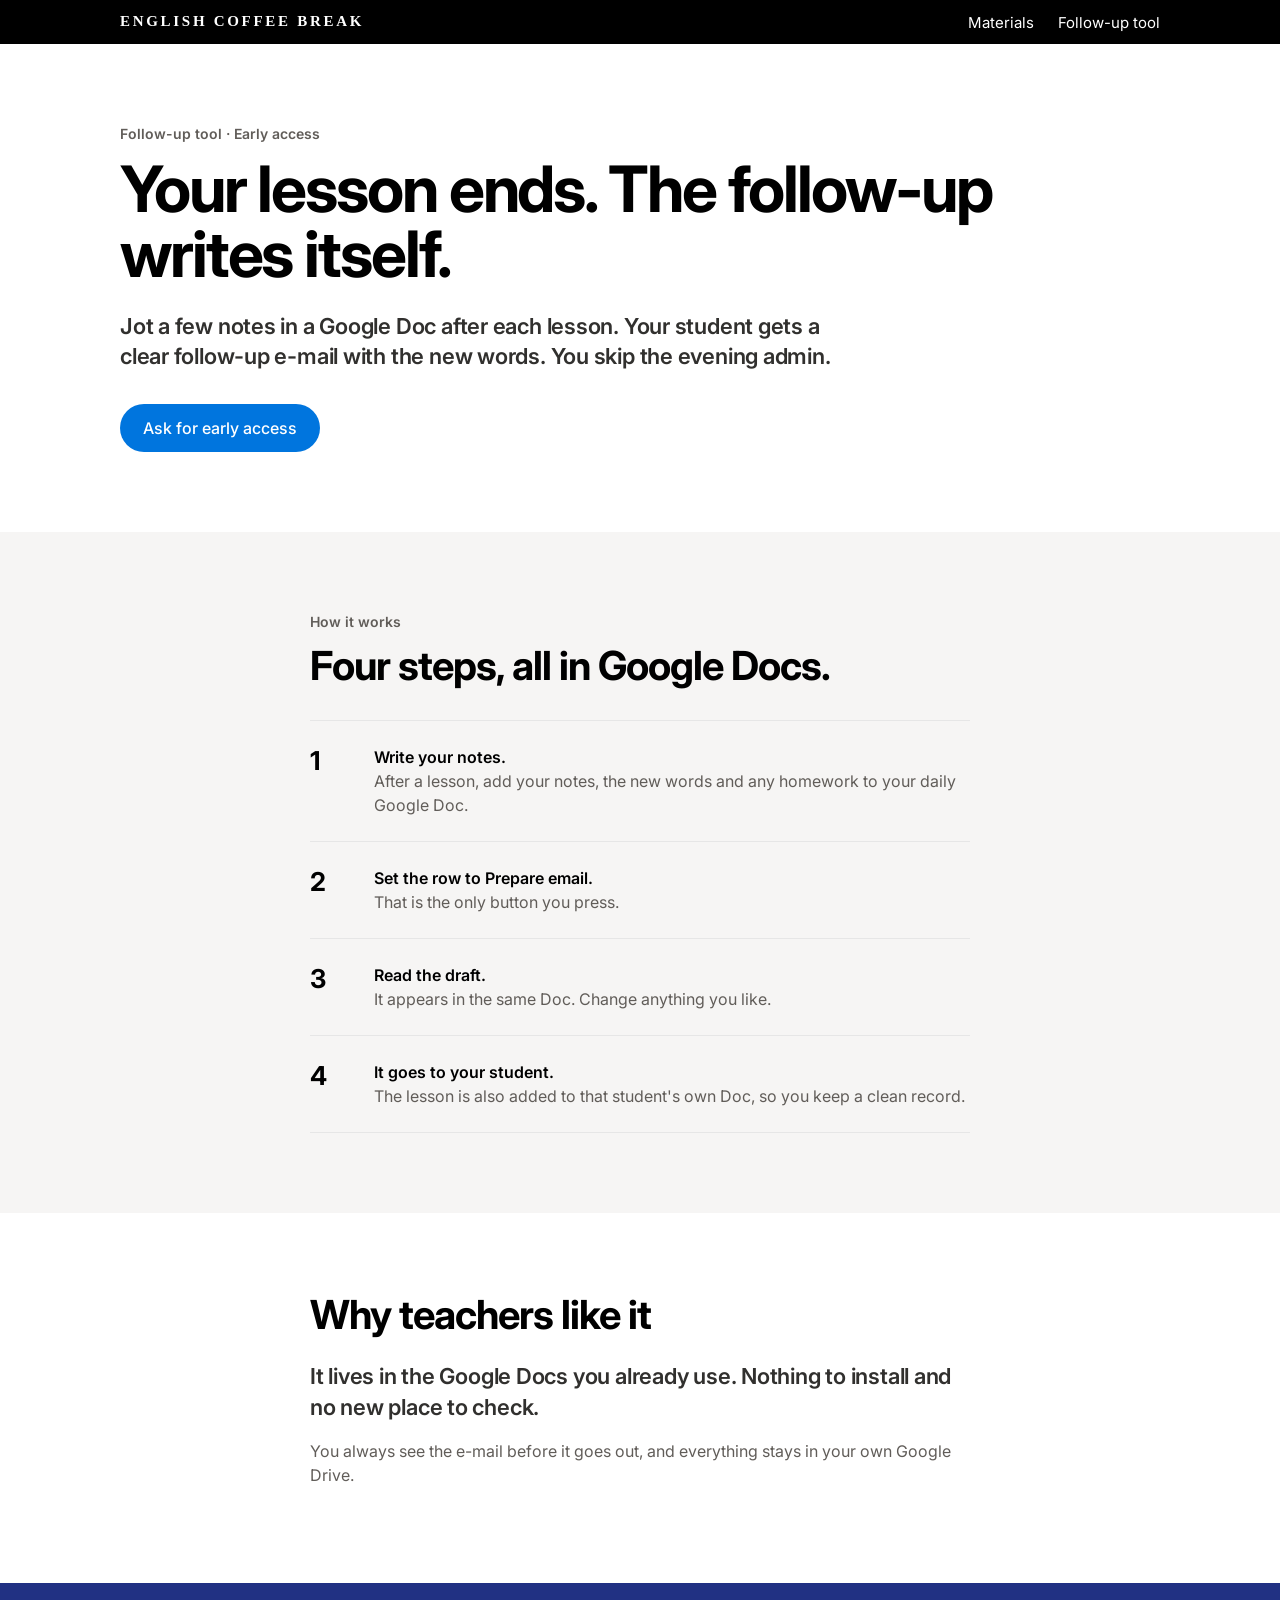
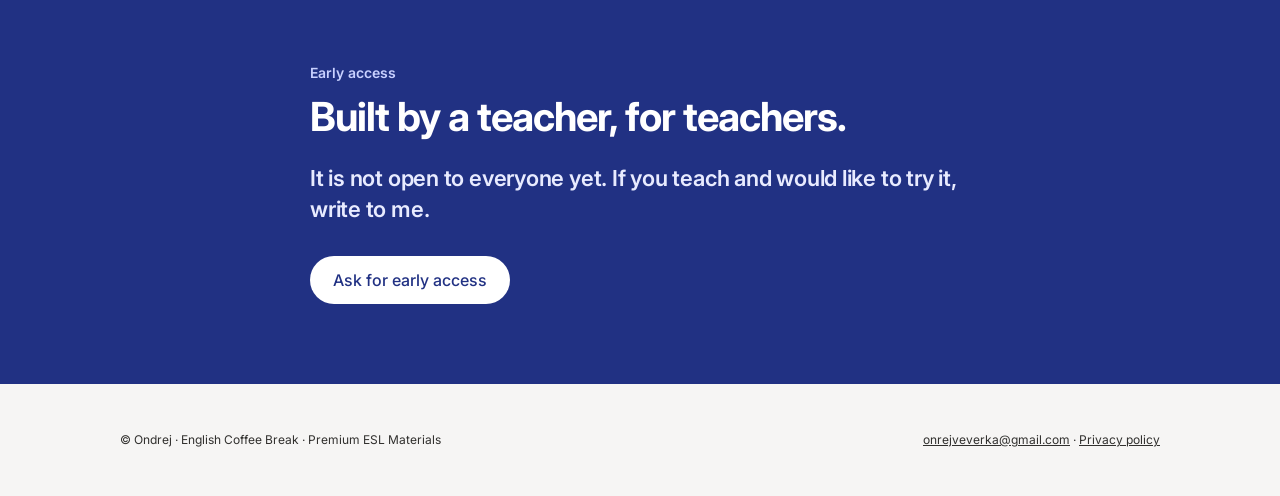
==== followup.html @ 2fde7a22 "Add files via upload" ====
<!doctype html>
<html lang="en">
<head>
<meta charset="utf-8">
<meta name="viewport" content="width=device-width,initial-scale=1">
<title>Follow-up tool, English Coffee Break</title>
<meta name="description" content="Jot notes in a Google Doc after each lesson. Your student gets a clear follow-up e-mail.">
<link rel="preconnect" href="https://fonts.googleapis.com">
<link rel="preconnect" href="https://fonts.gstatic.com" crossorigin>
<link href="https://fonts.googleapis.com/css2?family=Inter:wght@400;600;700&display=swap" rel="stylesheet">
<link rel="stylesheet" href="assets/style.css">
</head>
<body>
<header class="nav"><div class="in">
  <a class="wordmark" href="index.html">English Coffee Break</a>
  <nav><ul><li><a href="materials.html">Materials</a></li><li><a href="followup.html" aria-current="page">Follow-up tool</a></li></ul></nav>
</div></header>

<main>
<section>
  <div class="wrap">
    <p class="eyebrow">Follow-up tool · Early access</p>
    <h1>Your lesson ends. The follow-up writes itself.</h1>
    <p class="lead">Jot a few notes in a Google Doc after each lesson. Your student gets a clear follow-up e-mail with the new words. You skip the evening admin.</p>
    <div class="actions"><a class="btn btn-primary" href="mailto:onrejveverka@gmail.com?subject=Follow-up%20tool%20early%20access">Ask for early access</a></div>
  </div>
</section>

<section class="band-parchment">
  <div class="wrap narrow">
    <p class="eyebrow">How it works</p>
    <h2>Four steps, all in Google Docs.</h2>
    <ol class="steps">
      <li><div><strong>Write your notes.</strong><br><span class="muted">After a lesson, add your notes, the new words and any homework to your daily Google Doc.</span></div></li>
      <li><div><strong>Set the row to Prepare email.</strong><br><span class="muted">That is the only button you press.</span></div></li>
      <li><div><strong>Read the draft.</strong><br><span class="muted">It appears in the same Doc. Change anything you like.</span></div></li>
      <li><div><strong>It goes to your student.</strong><br><span class="muted">The lesson is also added to that student's own Doc, so you keep a clean record.</span></div></li>
    </ol>
  </div>
</section>

<section>
  <div class="wrap narrow">
    <h2>Why teachers like it</h2>
    <p class="lead">It lives in the Google Docs you already use. Nothing to install and no new place to check.</p>
    <p class="muted" style="margin-top:var(--sp-md)">You always see the e-mail before it goes out, and everything stays in your own Google Drive.</p>
  </div>
</section>

<section class="band-dark">
  <div class="wrap narrow">
    <p class="eyebrow">Early access</p>
    <h2>Built by a teacher, for teachers.</h2>
    <p class="lead">It is not open to everyone yet. If you teach and would like to try it, write to me.</p>
    <div class="actions"><a class="btn btn-primary" href="mailto:onrejveverka@gmail.com?subject=Follow-up%20tool%20early%20access" style="background:#fff;color:var(--tile-1)">Ask for early access</a></div>
  </div>
</section>
</main>
<footer><div class="wrap">
  <span>© Ondrej · English Coffee Break · Premium ESL Materials</span>
  <span><a href="mailto:onrejveverka@gmail.com">onrejveverka@gmail.com</a> · <a href="privacy.html">Privacy policy</a></span>
</div></footer>
</body>
</html>
---- assets/style.css ----
/* English Coffee Break, screen system.
   Tokens come from Ondra Brand / Digital (screen only) / Design file APPLE + NOTION.yaml.
   One action blue, Inter, parchment and white, hairlines, no shadows, no gradients. */

:root{
  --primary:#0075de;
  --primary-focus:#005bab;
  --primary-on-dark:#62aef0;
  --ink:#000000;
  --body-muted:#615d59;
  --ink-80:#31302e;
  --hairline:#e6e6e6;
  --canvas:#ffffff;
  --parchment:#f6f5f4;
  --tile-1:#213183;
  --tile-3:#1d1d1f;
  --black:#000000;
  --sky:#62aef0;
  --purple:#d6b6f6;
  --orange:#dd5b00;
  --teal:#2a9d99;
  --green:#1aae39;
  --r-sm:5px;
  --r-lg:12px;
  --sp-xxs:4px;--sp-xs:8px;--sp-sm:12px;--sp-md:16px;--sp-lg:24px;--sp-xxl:32px;--section:80px;
}

*{box-sizing:border-box}
html{-webkit-text-size-adjust:100%}
body{
  margin:0;background:var(--canvas);color:var(--ink);
  font:400 16px/1.5 Inter,system-ui,-apple-system,"Segoe UI",sans-serif;
  -webkit-font-smoothing:antialiased;
}
img{max-width:100%;display:block}
a{color:var(--primary);text-decoration:none}
a:hover{text-decoration:underline}
:focus-visible{outline:2px solid var(--primary);outline-offset:2px}

/* global nav */
.nav{background:var(--black);color:#fff}
.nav .in{max-width:1080px;margin:0 auto;padding:0 20px;height:44px;display:flex;align-items:center;justify-content:space-between;gap:var(--sp-lg)}
.nav a{color:#fff;font-size:15px;line-height:1.33}
.nav a:hover{text-decoration:none;opacity:.8}
.wordmark{font-family:Georgia,"Times New Roman",serif;font-weight:700;letter-spacing:.18em;font-size:12px;text-transform:uppercase;white-space:nowrap}
.nav ul{list-style:none;margin:0;padding:0;display:flex;gap:var(--sp-lg)}
@media (max-width:520px){.wordmark{letter-spacing:.1em;font-size:11px}.nav ul{gap:var(--sp-md)}.nav a{font-size:14px}}

/* layout */
.wrap{max-width:1080px;margin:0 auto;padding:0 20px}
.narrow{max-width:700px}
section{padding:var(--section) 0}
@media (max-width:640px){section{padding:56px 0}}
.band-parchment{background:var(--parchment)}
.band-dark{background:var(--tile-1);color:#fff}
.band-dark a{color:var(--primary-on-dark)}
.band-ink{background:var(--tile-3);color:#fff}

/* type */
.eyebrow{font-size:14px;font-weight:600;line-height:1.43;color:var(--body-muted);margin:0 0 var(--sp-sm)}
.band-dark .eyebrow{color:#c9d1ff}
h1,h2,h3{margin:0;font-weight:700;color:inherit}
h1{font-size:clamp(38px,6.4vw,64px);line-height:1.02;letter-spacing:-.033em}
h2{font-size:clamp(30px,4.4vw,40px);line-height:1.1;letter-spacing:-.025em}
h3{font-size:20px;line-height:1.27;letter-spacing:-.0125em}
.lead{font-size:clamp(19px,2.4vw,22px);line-height:1.4;font-weight:600;letter-spacing:-.01em;color:var(--ink-80);margin:var(--sp-lg) 0 0;max-width:34em}
.band-dark .lead{color:#e8ebff}
p{margin:0 0 var(--sp-md)}
.muted{color:var(--body-muted)}
.small{font-size:14px;line-height:1.43}

/* buttons */
.btn{display:inline-block;padding:11px 22px;border-radius:9999px;font:500 16px/1.5 Inter,system-ui,sans-serif;text-decoration:none;border:1px solid transparent;cursor:pointer}
.btn:hover{text-decoration:none}
.btn-primary{background:var(--primary);color:#fff}
.btn-primary:hover{background:var(--primary-focus)}
.btn-secondary{background:var(--canvas);color:var(--primary);border-color:var(--hairline)}
.btn-secondary:hover{border-color:var(--primary)}
.band-dark .btn-secondary{background:transparent;color:#fff;border-color:rgba(255,255,255,.4)}
.actions{display:flex;flex-wrap:wrap;gap:var(--sp-sm);margin-top:var(--sp-xxl)}

/* two paths on the home page */
.paths{display:grid;grid-template-columns:1fr 1fr;gap:0;margin-top:var(--sp-xxl)}
.path{padding:48px 40px;min-height:320px;display:flex;flex-direction:column;justify-content:space-between}
.path p{max-width:26em}
.path.a{background:var(--tile-1);color:#fff}
.path.a .eyebrow{color:#c9d1ff}
.path.b{background:var(--parchment)}
.path .actions{margin-top:var(--sp-lg)}
.path.a .btn-primary{background:#fff;color:var(--tile-1)}
@media (max-width:760px){.paths{grid-template-columns:1fr}.path{padding:36px 24px;min-height:0}}

/* steps */
.steps{list-style:none;margin:var(--sp-xxl) 0 0;padding:0;display:grid;gap:0;counter-reset:s}
.steps li{counter-increment:s;display:grid;grid-template-columns:48px 1fr;gap:var(--sp-md);padding:var(--sp-lg) 0;border-top:1px solid var(--hairline)}
.steps li:last-child{border-bottom:1px solid var(--hairline)}
.steps li::before{content:counter(s);font-weight:700;font-size:26px;line-height:1.23;letter-spacing:-.025em;color:var(--ink)}
.steps strong{font-weight:600}

/* catalog */
.filters{display:flex;flex-wrap:wrap;gap:var(--sp-xs);margin:var(--sp-xxl) 0 var(--sp-lg)}
.chip{font:400 14px/1.43 Inter,system-ui,sans-serif;border:1px solid var(--hairline);background:var(--canvas);color:var(--ink);border-radius:9999px;padding:8px 14px;cursor:pointer}
.chip[aria-pressed="true"]{border-color:var(--ink);font-weight:600}
.grid{display:grid;grid-template-columns:repeat(auto-fill,minmax(250px,1fr));gap:var(--sp-lg)}
.card{background:var(--canvas);border:1px solid var(--hairline);border-radius:var(--r-lg);overflow:hidden;display:flex;flex-direction:column}
.card .thumb{aspect-ratio:4/3;background:var(--parchment);overflow:hidden}
.card .thumb img{width:100%;height:100%;object-fit:cover}
.card .body{padding:var(--sp-md) var(--sp-md) var(--sp-lg);display:flex;flex-direction:column;gap:var(--sp-xs);flex:1}
.card h3{font-size:17px;line-height:1.3;letter-spacing:-.01em}
.card p{font-size:14px;line-height:1.43;color:var(--body-muted);margin:0}
.card .go{margin-top:auto;padding-top:var(--sp-sm);font-weight:600;font-size:15px}
.tags{display:flex;gap:var(--sp-xs);flex-wrap:wrap;margin-bottom:2px}
.tag{font-size:12px;line-height:1.33;color:var(--ink-80);background:var(--parchment);border-radius:9999px;padding:3px 10px;display:inline-flex;align-items:center;gap:6px}
.tag i{width:8px;height:8px;border-radius:50%;display:inline-block}
.lv-a1 i{background:var(--green)}.lv-a2 i{background:var(--teal)}.lv-b1 i{background:var(--sky)}.lv-b2 i{background:var(--purple)}.lv-all i{background:var(--orange)}

/* free samples */
.free{display:grid;grid-template-columns:1fr;gap:var(--sp-lg);margin-top:var(--sp-xxl)}
.freecard{border:1px solid var(--hairline);border-radius:var(--r-lg);background:var(--canvas);padding:var(--sp-lg) var(--sp-lg) 28px}
.freecard h3{margin:0 0 var(--sp-xs)}

/* about */
.about{display:grid;grid-template-columns:96px 1fr;gap:var(--sp-lg);align-items:start}
.about img{width:96px;height:96px;border-radius:50%;background:var(--parchment)}
@media (max-width:520px){.about{grid-template-columns:1fr}}

/* footer */
footer{background:var(--parchment);color:var(--ink-80);font-size:12px;line-height:1.33;padding:48px 0}
footer .wrap{display:flex;flex-wrap:wrap;gap:var(--sp-md) var(--sp-xxl);justify-content:space-between}
footer a{color:var(--ink-80);text-decoration:underline}
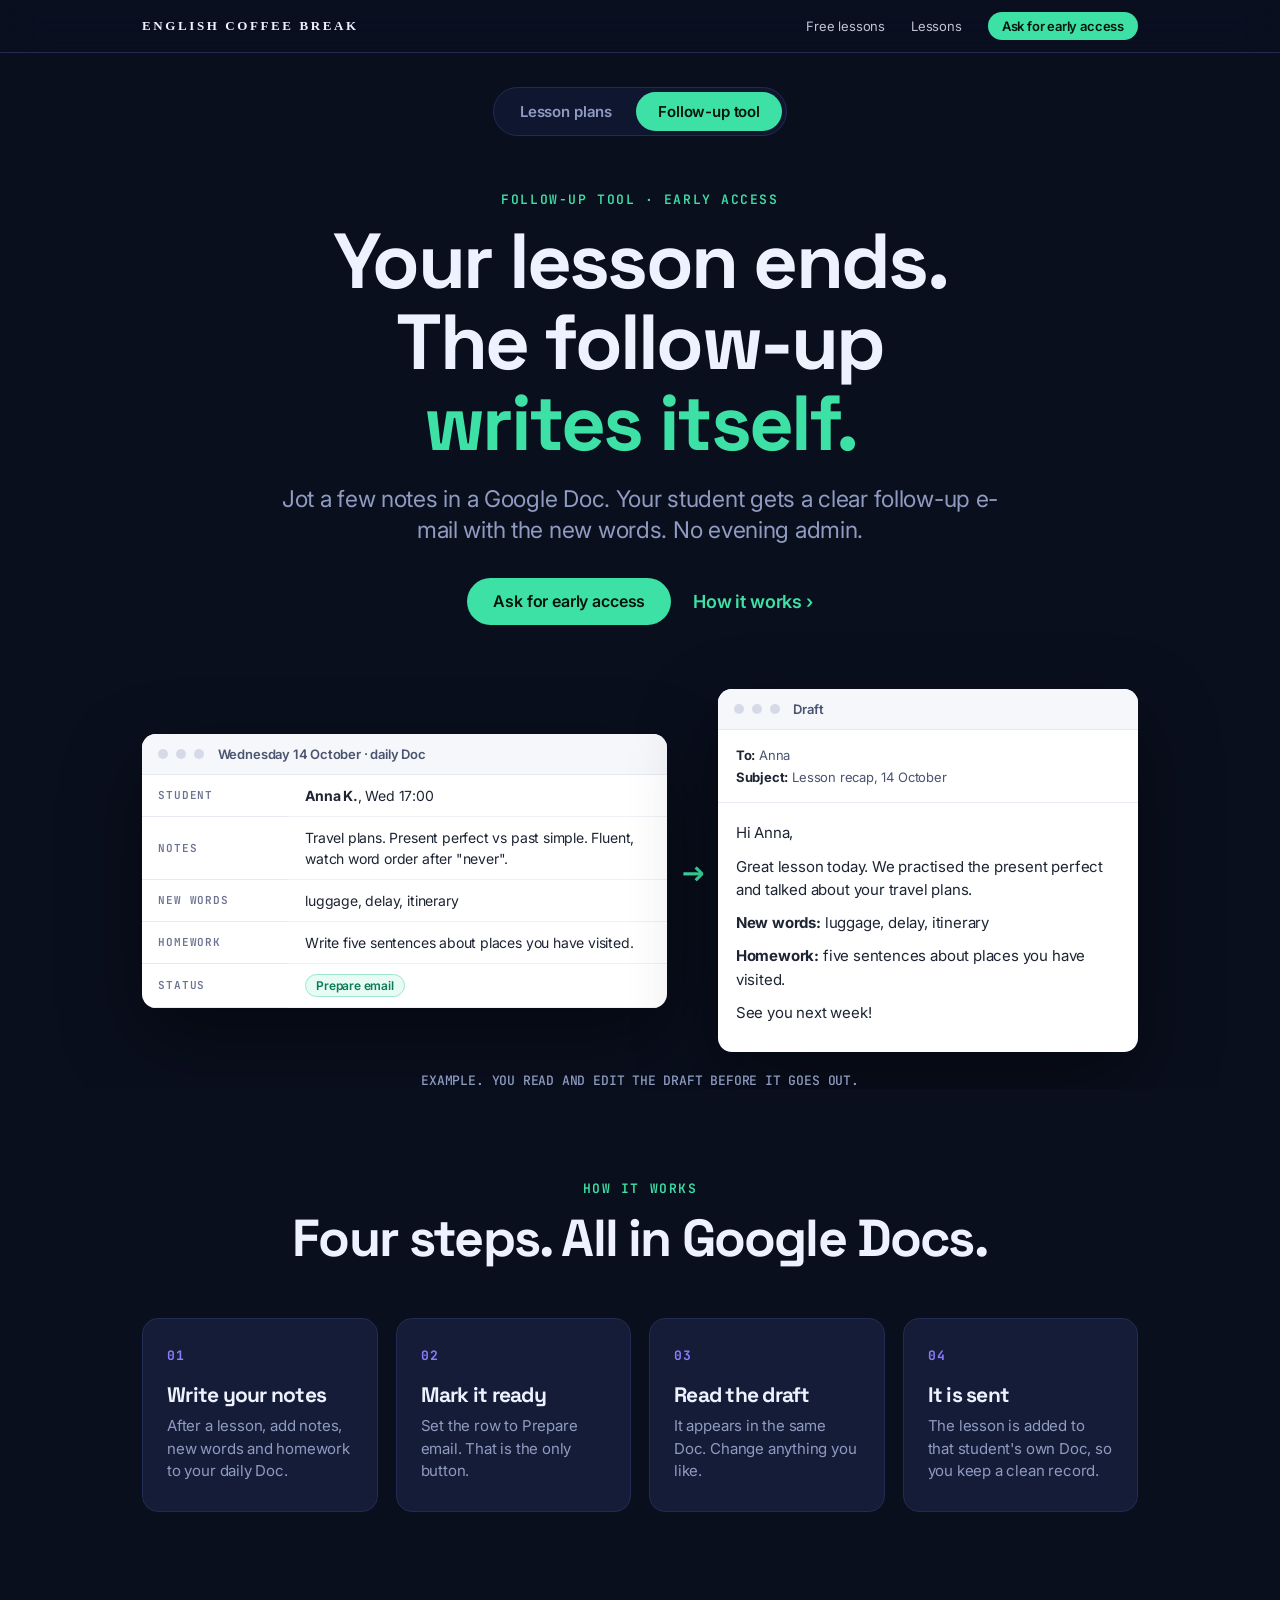
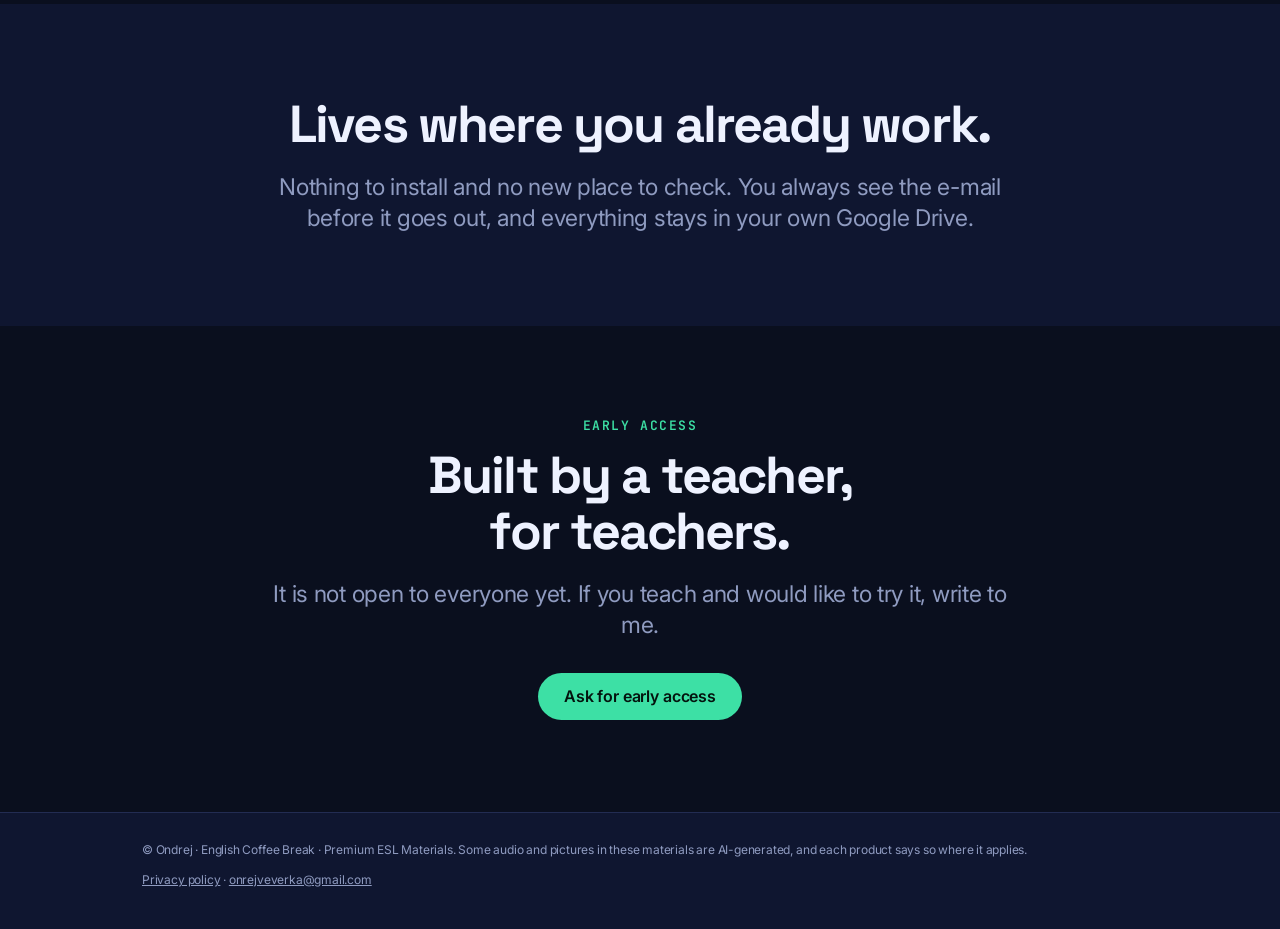
==== commit 8b01612a: "Add files via upload" ====
--- a/followup.html
+++ b/followup.html
@@ -1,64 +1,86 @@
 <!doctype html>
-<html lang="en">
-<head>
-<meta charset="utf-8">
+<html lang="en"><head><meta charset="utf-8">
 <meta name="viewport" content="width=device-width,initial-scale=1">
-<title>Follow-up tool, English Coffee Break</title>
-<meta name="description" content="Jot notes in a Google Doc after each lesson. Your student gets a clear follow-up e-mail.">
-<link rel="preconnect" href="https://fonts.googleapis.com">
-<link rel="preconnect" href="https://fonts.gstatic.com" crossorigin>
-<link href="https://fonts.googleapis.com/css2?family=Inter:wght@400;600;700&display=swap" rel="stylesheet">
-<link rel="stylesheet" href="assets/style.css">
-</head>
-<body>
-<header class="nav"><div class="in">
-  <a class="wordmark" href="index.html">English Coffee Break</a>
-  <nav><ul><li><a href="materials.html">Materials</a></li><li><a href="followup.html" aria-current="page">Follow-up tool</a></li></ul></nav>
-</div></header>
-
+<title>Follow-up tool · English Coffee Break</title><meta name="description" content="Jot notes in a Google Doc after each lesson. Your student gets a clear follow-up e-mail.">
+<meta name="theme-color" content="#0A0F1E">
+<link rel="icon" type="image/svg+xml" href="assets/favicon.svg">
+<meta property="og:type" content="website"><meta property="og:site_name" content="English Coffee Break">
+<meta property="og:title" content="Follow-up tool · English Coffee Break"><meta property="og:description" content="Jot notes in a Google Doc after each lesson. Your student gets a clear follow-up e-mail.">
+<meta property="og:url" content="https://ondrejveverka-wq.github.io/english-coffee-break/followup.html"><meta property="og:image" content="https://ondrejveverka-wq.github.io/english-coffee-break/assets/og-tool.png">
+<meta name="twitter:card" content="summary_large_image">
+<link rel="preconnect" href="https://fonts.googleapis.com"><link rel="preconnect" href="https://fonts.gstatic.com" crossorigin>
+<link href="https://fonts.googleapis.com/css2?family=Inter:wght@400;500;600;700&family=Space+Grotesk:wght@500;700&family=JetBrains+Mono:wght@500;700&display=swap" rel="stylesheet">
+<link rel="stylesheet" href="assets/style.css"></head>
+<body class="t-tool">
+<header class="nav"><div class="in"><a class="brand" href="index.html">English Coffee Break</a>
+<nav><ul>
+<li class="opt"><a href="index.html#free">Free lessons</a></li>
+<li class="opt"><a href="index.html#lessons">Lessons</a></li>
+<li><a class="pill" href="mailto:onrejveverka@gmail.com?subject=Follow-up%20tool%20early%20access">Ask for early access</a></li>
+</ul></nav></div></header>
+<div class="switch-wrap"><nav class="switch" aria-label="Choose a section">
+<a href="index.html">Lesson plans</a><a href="followup.html" aria-current="page">Follow-up tool</a></nav></div>
 <main>
-<section>
+<section class="hero" style="padding-bottom:0">
   <div class="wrap">
     <p class="eyebrow">Follow-up tool · Early access</p>
-    <h1>Your lesson ends. The follow-up writes itself.</h1>
-    <p class="lead">Jot a few notes in a Google Doc after each lesson. Your student gets a clear follow-up e-mail with the new words. You skip the evening admin.</p>
-    <div class="actions"><a class="btn btn-primary" href="mailto:onrejveverka@gmail.com?subject=Follow-up%20tool%20early%20access">Ask for early access</a></div>
+    <h1 class="h-hero">Your lesson ends.<br>The follow-up<br><span>writes itself.</span></h1>
+    <p class="sub">Jot a few notes in a Google Doc. Your student gets a clear follow-up e-mail with the new words. No evening admin.</p>
+    <div class="row"><a class="btn" href="mailto:onrejveverka@gmail.com?subject=Follow-up%20tool%20early%20access">Ask for early access</a><a class="more" href="#how">How it works</a></div>
+  </div>
+  <div class="wrap">
+    <div class="mock" aria-label="Example: notes in a Google Doc become a follow-up e-mail">
+      <div class="doc">
+        <div class="bar"><span class="dot"></span><span class="dot"></span><span class="dot"></span>&nbsp; Wednesday 14 October · daily Doc</div>
+        <table>
+          <tr><th>Student</th><td><b>Anna K.</b>, Wed 17:00</td></tr>
+          <tr><th>Notes</th><td>Travel plans. Present perfect vs past simple. Fluent, watch word order after "never".</td></tr>
+          <tr><th>New words</th><td>luggage, delay, itinerary</td></tr>
+          <tr><th>Homework</th><td>Write five sentences about places you have visited.</td></tr>
+          <tr><th>Status</th><td><span class="chip">Prepare email</span></td></tr>
+        </table>
+      </div>
+      <div class="arrow">→</div>
+      <div class="mail">
+        <div class="bar"><span class="dot"></span><span class="dot"></span><span class="dot"></span>&nbsp; Draft</div>
+        <div class="hdr"><b>To:</b> Anna<br><b>Subject:</b> Lesson recap, 14 October</div>
+        <div class="msg"><p>Hi Anna,</p><p>Great lesson today. We practised the present perfect and talked about your travel plans.</p><p><b>New words:</b> luggage, delay, itinerary</p><p><b>Homework:</b> five sentences about places you have visited.</p><p>See you next week!</p></div>
+      </div>
+    </div>
+    <p class="cap">EXAMPLE. YOU READ AND EDIT THE DRAFT BEFORE IT GOES OUT.</p>
   </div>
 </section>
 
-<section class="band-parchment">
-  <div class="wrap narrow">
+<section class="center" id="how">
+  <div class="wrap">
     <p class="eyebrow">How it works</p>
-    <h2>Four steps, all in Google Docs.</h2>
-    <ol class="steps">
-      <li><div><strong>Write your notes.</strong><br><span class="muted">After a lesson, add your notes, the new words and any homework to your daily Google Doc.</span></div></li>
-      <li><div><strong>Set the row to Prepare email.</strong><br><span class="muted">That is the only button you press.</span></div></li>
-      <li><div><strong>Read the draft.</strong><br><span class="muted">It appears in the same Doc. Change anything you like.</span></div></li>
-      <li><div><strong>It goes to your student.</strong><br><span class="muted">The lesson is also added to that student's own Doc, so you keep a clean record.</span></div></li>
-    </ol>
+    <h2 class="h-sec">Four steps. All in Google Docs.</h2>
+    <div class="steps">
+      <div class="step"><i>01</i><b>Write your notes</b><span>After a lesson, add notes, new words and homework to your daily Doc.</span></div>
+      <div class="step"><i>02</i><b>Mark it ready</b><span>Set the row to Prepare email. That is the only button.</span></div>
+      <div class="step"><i>03</i><b>Read the draft</b><span>It appears in the same Doc. Change anything you like.</span></div>
+      <div class="step"><i>04</i><b>It is sent</b><span>The lesson is added to that student's own Doc, so you keep a clean record.</span></div>
+    </div>
   </div>
 </section>
 
-<section>
-  <div class="wrap narrow">
-    <h2>Why teachers like it</h2>
-    <p class="lead">It lives in the Google Docs you already use. Nothing to install and no new place to check.</p>
-    <p class="muted" style="margin-top:var(--sp-md)">You always see the e-mail before it goes out, and everything stays in your own Google Drive.</p>
+<section class="band center">
+  <div class="wrap">
+    <h2 class="h-sec">Lives where you already work.</h2>
+    <p class="sub">Nothing to install and no new place to check. You always see the e-mail before it goes out, and everything stays in your own Google Drive.</p>
   </div>
 </section>
 
-<section class="band-dark">
-  <div class="wrap narrow">
+<section class="center">
+  <div class="wrap">
     <p class="eyebrow">Early access</p>
-    <h2>Built by a teacher, for teachers.</h2>
-    <p class="lead">It is not open to everyone yet. If you teach and would like to try it, write to me.</p>
-    <div class="actions"><a class="btn btn-primary" href="mailto:onrejveverka@gmail.com?subject=Follow-up%20tool%20early%20access" style="background:#fff;color:var(--tile-1)">Ask for early access</a></div>
+    <h2 class="h-sec">Built by a teacher,<br>for teachers.</h2>
+    <p class="sub">It is not open to everyone yet. If you teach and would like to try it, write to me.</p>
+    <div class="row"><a class="btn" href="mailto:onrejveverka@gmail.com?subject=Follow-up%20tool%20early%20access">Ask for early access</a></div>
   </div>
 </section>
 </main>
-<footer><div class="wrap">
-  <span>© Ondrej · English Coffee Break · Premium ESL Materials</span>
-  <span><a href="mailto:onrejveverka@gmail.com">onrejveverka@gmail.com</a> · <a href="privacy.html">Privacy policy</a></span>
-</div></footer>
-</body>
-</html>
+<footer><div class="in"><span>© Ondrej · English Coffee Break · Premium ESL Materials. Some audio and pictures in these materials are AI-generated, and each product says so where it applies.</span>
+<span><a href="privacy.html">Privacy policy</a> · <a href="mailto:onrejveverka@gmail.com">onrejveverka@gmail.com</a></span></div></footer>
+
+</body></html>
--- a/assets/style.css
+++ b/assets/style.css
@@ -1,130 +1,154 @@
-/* English Coffee Break, screen system.
-   Tokens come from Ondra Brand / Digital (screen only) / Design file APPLE + NOTION.yaml.
-   One action blue, Inter, parchment and white, hairlines, no shadows, no gradients. */
+/* English Coffee Break. One layout system, two themes:
+   body.t-lessons = warm, bookish (Georgia, cream, navy, gold)
+   body.t-tool    = cool, software (Space Grotesk, graphite, mint)        */
 
-:root{
-  --primary:#0075de;
-  --primary-focus:#005bab;
-  --primary-on-dark:#62aef0;
-  --ink:#000000;
-  --body-muted:#615d59;
-  --ink-80:#31302e;
-  --hairline:#e6e6e6;
-  --canvas:#ffffff;
-  --parchment:#f6f5f4;
-  --tile-1:#213183;
-  --tile-3:#1d1d1f;
-  --black:#000000;
-  --sky:#62aef0;
-  --purple:#d6b6f6;
-  --orange:#dd5b00;
-  --teal:#2a9d99;
-  --green:#1aae39;
-  --r-sm:5px;
-  --r-lg:12px;
-  --sp-xxs:4px;--sp-xs:8px;--sp-sm:12px;--sp-md:16px;--sp-lg:24px;--sp-xxl:32px;--section:80px;
+*{box-sizing:border-box}
+html{-webkit-text-size-adjust:100%;scroll-behavior:smooth}
+img{display:block;max-width:100%}
+a{text-decoration:none}
+a:hover{text-decoration:underline}
+h1,h2,h3{margin:0;font-weight:700;color:inherit}
+p{margin:0}
+:focus-visible{outline:2px solid var(--accent);outline-offset:3px}
+
+/* ---------- themes ---------- */
+body.t-lessons{
+  --bg:#FFFDF5; --band:#F6F0DA; --card:#FFFFFF; --ink:#1B2A47; --muted:#5E6577; --line:#E7DFC2;
+  --accent:#2B5EA6; --accent-d:#1F4A85; --on-accent:#fff; --hl:#FFD966;
+  --dark:#1F3864; --on-dark:#fff; --dark-muted:#C9D3EA;
+  --hf:Georgia,"Times New Roman",serif; --bf:Inter,-apple-system,"Helvetica Neue",Arial,sans-serif; --mf:var(--bf);
+  --nav-bg:rgba(255,253,245,.85); --r:6px; --track:-.02em; --h-weight:700;
+}
+body.t-tool{
+  --bg:#0A0F1E; --band:#0F1630; --card:#141C38; --ink:#EEF2FF; --muted:#8F9BC0; --line:#222C52;
+  --accent:#3DE0A5; --accent-d:#2cc48d; --on-accent:#04140E; --hl:#8B7CFF;
+  --dark:#0F1630; --on-dark:#EEF2FF; --dark-muted:#8F9BC0;
+  --hf:"Space Grotesk",Inter,-apple-system,sans-serif; --bf:Inter,-apple-system,"Helvetica Neue",Arial,sans-serif; --mf:"JetBrains Mono",ui-monospace,Menlo,monospace;
+  --nav-bg:rgba(10,15,30,.8); --r:16px; --track:-.035em; --h-weight:700;
 }
 
-*{box-sizing:border-box}
-html{-webkit-text-size-adjust:100%}
-body{
-  margin:0;background:var(--canvas);color:var(--ink);
-  font:400 16px/1.5 Inter,system-ui,-apple-system,"Segoe UI",sans-serif;
-  -webkit-font-smoothing:antialiased;
-}
-img{max-width:100%;display:block}
-a{color:var(--primary);text-decoration:none}
-a:hover{text-decoration:underline}
-:focus-visible{outline:2px solid var(--primary);outline-offset:2px}
+body{margin:0;background:var(--bg);color:var(--ink);font:400 17px/1.5 var(--bf);letter-spacing:-.011em;-webkit-font-smoothing:antialiased}
+a{color:var(--accent)}
+h1,h2,h3{font-family:var(--hf);letter-spacing:var(--track)}
 
-/* global nav */
-.nav{background:var(--black);color:#fff}
-.nav .in{max-width:1080px;margin:0 auto;padding:0 20px;height:44px;display:flex;align-items:center;justify-content:space-between;gap:var(--sp-lg)}
-.nav a{color:#fff;font-size:15px;line-height:1.33}
-.nav a:hover{text-decoration:none;opacity:.8}
-.wordmark{font-family:Georgia,"Times New Roman",serif;font-weight:700;letter-spacing:.18em;font-size:12px;text-transform:uppercase;white-space:nowrap}
-.nav ul{list-style:none;margin:0;padding:0;display:flex;gap:var(--sp-lg)}
-@media (max-width:520px){.wordmark{letter-spacing:.1em;font-size:11px}.nav ul{gap:var(--sp-md)}.nav a{font-size:14px}}
+/* ---------- nav + switcher ---------- */
+.nav{position:sticky;top:0;z-index:20;background:var(--nav-bg);backdrop-filter:saturate(180%) blur(20px);-webkit-backdrop-filter:saturate(180%) blur(20px);border-bottom:1px solid var(--line)}
+.nav .in{max-width:1040px;margin:0 auto;padding:0 22px;height:52px;display:flex;align-items:center;justify-content:space-between;gap:16px}
+.brand{font-family:Georgia,"Times New Roman",serif;font-weight:700;font-size:13px;letter-spacing:.2em;text-transform:uppercase;color:var(--ink)}
+.brand:hover{text-decoration:none}
+.nav ul{list-style:none;margin:0;padding:0;display:flex;gap:26px;align-items:center}
+.nav li a{font-size:13px;color:var(--ink);opacity:.8}
+.nav li a:hover{opacity:1;text-decoration:none}
+.nav .pill{background:var(--accent);color:var(--on-accent);opacity:1;padding:6px 14px;border-radius:999px;font-weight:600}
+@media (max-width:640px){.nav li.opt{display:none}.brand{letter-spacing:.12em;font-size:12px}}
 
-/* layout */
-.wrap{max-width:1080px;margin:0 auto;padding:0 20px}
-.narrow{max-width:700px}
-section{padding:var(--section) 0}
-@media (max-width:640px){section{padding:56px 0}}
-.band-parchment{background:var(--parchment)}
-.band-dark{background:var(--tile-1);color:#fff}
-.band-dark a{color:var(--primary-on-dark)}
-.band-ink{background:var(--tile-3);color:#fff}
+.switch-wrap{display:flex;justify-content:center;padding:34px 22px 0}
+.switch{display:inline-flex;background:var(--band);border:1px solid var(--line);border-radius:999px;padding:4px;gap:2px}
+.switch a{font:600 15px/1 var(--bf);padding:12px 22px;border-radius:999px;color:var(--muted);letter-spacing:-.01em;white-space:nowrap}
+.switch a:hover{text-decoration:none;color:var(--ink)}
+.switch a[aria-current="page"]{background:var(--accent);color:var(--on-accent)}
 
-/* type */
-.eyebrow{font-size:14px;font-weight:600;line-height:1.43;color:var(--body-muted);margin:0 0 var(--sp-sm)}
-.band-dark .eyebrow{color:#c9d1ff}
-h1,h2,h3{margin:0;font-weight:700;color:inherit}
-h1{font-size:clamp(38px,6.4vw,64px);line-height:1.02;letter-spacing:-.033em}
-h2{font-size:clamp(30px,4.4vw,40px);line-height:1.1;letter-spacing:-.025em}
-h3{font-size:20px;line-height:1.27;letter-spacing:-.0125em}
-.lead{font-size:clamp(19px,2.4vw,22px);line-height:1.4;font-weight:600;letter-spacing:-.01em;color:var(--ink-80);margin:var(--sp-lg) 0 0;max-width:34em}
-.band-dark .lead{color:#e8ebff}
-p{margin:0 0 var(--sp-md)}
-.muted{color:var(--body-muted)}
-.small{font-size:14px;line-height:1.43}
+/* ---------- layout ---------- */
+.wrap{max-width:1040px;margin:0 auto;padding:0 22px}
+.center{text-align:center}
+section{padding:92px 0}
+@media (max-width:700px){section{padding:60px 0}}
+.band{background:var(--band)}
+.dark{background:var(--dark);color:var(--on-dark)}
+.dark .eyebrow{color:var(--dark-muted)}
+.dark .sub{color:var(--dark-muted)}
 
-/* buttons */
-.btn{display:inline-block;padding:11px 22px;border-radius:9999px;font:500 16px/1.5 Inter,system-ui,sans-serif;text-decoration:none;border:1px solid transparent;cursor:pointer}
-.btn:hover{text-decoration:none}
-.btn-primary{background:var(--primary);color:#fff}
-.btn-primary:hover{background:var(--primary-focus)}
-.btn-secondary{background:var(--canvas);color:var(--primary);border-color:var(--hairline)}
-.btn-secondary:hover{border-color:var(--primary)}
-.band-dark .btn-secondary{background:transparent;color:#fff;border-color:rgba(255,255,255,.4)}
-.actions{display:flex;flex-wrap:wrap;gap:var(--sp-sm);margin-top:var(--sp-xxl)}
+.eyebrow{font:600 15px/1.3 var(--mf);color:var(--muted);margin-bottom:12px;letter-spacing:0}
+.t-tool .eyebrow{font-size:13px;text-transform:uppercase;letter-spacing:.12em;color:var(--accent)}
+.t-lessons .eyebrow{font-family:var(--hf);font-style:italic;font-weight:400;font-size:19px;color:var(--accent)}
+.h-hero{font-size:clamp(40px,7vw,78px);line-height:1.04}
+.h-sec{font-size:clamp(30px,4.6vw,52px);line-height:1.08}
+.sub{font-size:clamp(18px,2.2vw,23px);line-height:1.35;font-weight:400;color:var(--muted);margin:20px auto 0;max-width:32em;letter-spacing:-.012em}
+.t-lessons .h-hero em,.t-lessons .h-sec em{font-style:italic;background:linear-gradient(transparent 62%,var(--hl) 62%,var(--hl) 92%,transparent 92%);padding:0 .05em}
+.t-tool .h-hero span{color:var(--accent)}
 
-/* two paths on the home page */
-.paths{display:grid;grid-template-columns:1fr 1fr;gap:0;margin-top:var(--sp-xxl)}
-.path{padding:48px 40px;min-height:320px;display:flex;flex-direction:column;justify-content:space-between}
-.path p{max-width:26em}
-.path.a{background:var(--tile-1);color:#fff}
-.path.a .eyebrow{color:#c9d1ff}
-.path.b{background:var(--parchment)}
-.path .actions{margin-top:var(--sp-lg)}
-.path.a .btn-primary{background:#fff;color:var(--tile-1)}
-@media (max-width:760px){.paths{grid-template-columns:1fr}.path{padding:36px 24px;min-height:0}}
+.row{display:flex;gap:22px;align-items:center;justify-content:center;flex-wrap:wrap;margin-top:32px}
+.btn{display:inline-block;background:var(--accent);color:var(--on-accent);padding:13px 26px;border-radius:999px;font:600 16px/1.3 var(--bf);letter-spacing:-.01em}
+.btn:hover{background:var(--accent-d);text-decoration:none}
+.t-lessons .btn{border-radius:4px}
+.btn.light{background:#fff;color:#1F3864}
+.btn.light:hover{background:#eef2fa}
+.more{font-size:18px;font-weight:600}
+.more::after{content:" ›"}
 
-/* steps */
-.steps{list-style:none;margin:var(--sp-xxl) 0 0;padding:0;display:grid;gap:0;counter-reset:s}
-.steps li{counter-increment:s;display:grid;grid-template-columns:48px 1fr;gap:var(--sp-md);padding:var(--sp-lg) 0;border-top:1px solid var(--hairline)}
-.steps li:last-child{border-bottom:1px solid var(--hairline)}
-.steps li::before{content:counter(s);font-weight:700;font-size:26px;line-height:1.23;letter-spacing:-.025em;color:var(--ink)}
-.steps strong{font-weight:600}
+/* ---------- lessons: hero stage ---------- */
+.hero{padding:56px 0 0;text-align:center;overflow:hidden}
+.stage{display:flex;align-items:flex-end;justify-content:center;gap:clamp(12px,2vw,24px);margin:60px auto 0;padding:0 22px 84px;max-width:1040px}
+.stage img{width:31%;aspect-ratio:1;border-radius:8px;box-shadow:rgba(31,56,100,.28) 4px 8px 30px;background:#fff;height:auto}
+.stage img.mid{width:34%;margin-bottom:44px}
 
-/* catalog */
-.filters{display:flex;flex-wrap:wrap;gap:var(--sp-xs);margin:var(--sp-xxl) 0 var(--sp-lg)}
-.chip{font:400 14px/1.43 Inter,system-ui,sans-serif;border:1px solid var(--hairline);background:var(--canvas);color:var(--ink);border-radius:9999px;padding:8px 14px;cursor:pointer}
-.chip[aria-pressed="true"]{border-color:var(--ink);font-weight:600}
-.grid{display:grid;grid-template-columns:repeat(auto-fill,minmax(250px,1fr));gap:var(--sp-lg)}
-.card{background:var(--canvas);border:1px solid var(--hairline);border-radius:var(--r-lg);overflow:hidden;display:flex;flex-direction:column}
-.card .thumb{aspect-ratio:4/3;background:var(--parchment);overflow:hidden}
-.card .thumb img{width:100%;height:100%;object-fit:cover}
-.card .body{padding:var(--sp-md) var(--sp-md) var(--sp-lg);display:flex;flex-direction:column;gap:var(--sp-xs);flex:1}
-.card h3{font-size:17px;line-height:1.3;letter-spacing:-.01em}
-.card p{font-size:14px;line-height:1.43;color:var(--body-muted);margin:0}
-.card .go{margin-top:auto;padding-top:var(--sp-sm);font-weight:600;font-size:15px}
-.tags{display:flex;gap:var(--sp-xs);flex-wrap:wrap;margin-bottom:2px}
-.tag{font-size:12px;line-height:1.33;color:var(--ink-80);background:var(--parchment);border-radius:9999px;padding:3px 10px;display:inline-flex;align-items:center;gap:6px}
-.tag i{width:8px;height:8px;border-radius:50%;display:inline-block}
-.lv-a1 i{background:var(--green)}.lv-a2 i{background:var(--teal)}.lv-b1 i{background:var(--sky)}.lv-b2 i{background:var(--purple)}.lv-all i{background:var(--orange)}
+/* ---------- facts ---------- */
+.facts{display:grid;grid-template-columns:repeat(3,1fr);gap:20px}
+.fact{background:var(--card);border:1px solid var(--line);border-radius:var(--r);padding:38px 24px;text-align:center}
+.fact b{display:block;font:700 clamp(30px,3.6vw,46px)/1 var(--hf);letter-spacing:var(--track);white-space:nowrap}
+.fact span{display:block;margin-top:12px;color:var(--muted);font-size:17px}
+@media (max-width:800px){.facts{grid-template-columns:1fr}}
 
-/* free samples */
-.free{display:grid;grid-template-columns:1fr;gap:var(--sp-lg);margin-top:var(--sp-xxl)}
-.freecard{border:1px solid var(--hairline);border-radius:var(--r-lg);background:var(--canvas);padding:var(--sp-lg) var(--sp-lg) 28px}
-.freecard h3{margin:0 0 var(--sp-xs)}
+/* ---------- free ---------- */
+.free{display:grid;grid-template-columns:1fr 1fr;gap:20px;margin-top:52px;text-align:left}
+.freecard{background:rgba(255,255,255,.07);border:1px solid rgba(255,255,255,.16);border-radius:var(--r);padding:34px;display:flex;flex-direction:column;gap:12px}
+.freecard h3{font-size:30px;line-height:1.1}
+.freecard p{color:var(--dark-muted)}
+.freecard .lv{font:700 12px/1 var(--bf);letter-spacing:.1em;text-transform:uppercase;color:#FFD966}
+.freecard .btn{align-self:flex-start;margin-top:8px;background:#FFD966;color:#1F3864}
+@media (max-width:760px){.free{grid-template-columns:1fr}}
 
-/* about */
-.about{display:grid;grid-template-columns:96px 1fr;gap:var(--sp-lg);align-items:start}
-.about img{width:96px;height:96px;border-radius:50%;background:var(--parchment)}
-@media (max-width:520px){.about{grid-template-columns:1fr}}
+/* ---------- catalog ---------- */
+.seg{display:inline-flex;background:var(--band);border:1px solid var(--line);border-radius:999px;padding:3px;margin-top:30px}
+.seg button{font:600 14px/1 var(--bf);border:0;background:transparent;color:var(--muted);padding:9px 18px;border-radius:999px;cursor:pointer}
+.seg button[aria-pressed="true"]{background:var(--card);color:var(--ink);box-shadow:0 1px 3px rgba(0,0,0,.15)}
+.grid{display:grid;grid-template-columns:repeat(auto-fill,minmax(230px,1fr));gap:20px;margin-top:46px;text-align:left}
+.card{background:var(--card);border:1px solid var(--line);border-radius:var(--r);overflow:hidden;display:flex;flex-direction:column;color:inherit}
+.card:hover{text-decoration:none;border-color:var(--accent)}
+.card .im{aspect-ratio:1;background:var(--band)}
+.card .im img{width:100%;height:100%;object-fit:cover}
+.card .b{padding:16px 18px 20px;display:flex;flex-direction:column;gap:4px;flex:1}
+.card .m{font:700 11px/1.3 var(--bf);letter-spacing:.08em;text-transform:uppercase;color:var(--accent)}
+.card h3{font-size:19px;line-height:1.2}
+.card p{color:var(--muted);font-size:15px;line-height:1.4;margin-top:2px}
+.card .go{margin-top:auto;padding-top:12px;font-weight:600;color:var(--accent)}
+.card .go::after{content:" ›"}
 
-/* footer */
-footer{background:var(--parchment);color:var(--ink-80);font-size:12px;line-height:1.33;padding:48px 0}
-footer .wrap{display:flex;flex-wrap:wrap;gap:var(--sp-md) var(--sp-xxl);justify-content:space-between}
-footer a{color:var(--ink-80);text-decoration:underline}
+/* ---------- tool: mock ---------- */
+.mock{display:grid;grid-template-columns:1.25fr .12fr 1fr;gap:0;align-items:center;margin:64px auto 0;max-width:1000px;text-align:left}
+.doc,.mail{background:#fff;color:#1d2433;border-radius:14px;box-shadow:0 30px 80px rgba(0,0,0,.45);overflow:hidden}
+.bar{display:flex;align-items:center;gap:8px;padding:12px 16px;border-bottom:1px solid #e6e9f2;font:600 13px var(--bf);color:#4a5370;background:#f6f7fb}
+.dot{width:10px;height:10px;border-radius:50%;background:#d6dae8;display:inline-block}
+.doc table{width:100%;border-collapse:collapse;font-size:14px}
+.doc th{font:600 11px var(--mf);text-transform:uppercase;letter-spacing:.08em;color:#6b7390;text-align:left;padding:10px 16px;border-bottom:1px solid #e6e9f2;width:28%}
+.doc td{padding:10px 16px;border-bottom:1px solid #eef0f6;vertical-align:top}
+.chip{display:inline-block;background:#e6fbf3;color:#0b7a55;border:1px solid #9fe7cc;border-radius:999px;font:600 12px var(--bf);padding:3px 10px}
+.arrow{text-align:center;color:var(--accent);font:700 28px var(--hf)}
+.mail .hdr{padding:14px 18px;border-bottom:1px solid #e6e9f2;font-size:13px;color:#4a5370;line-height:1.7}
+.mail .hdr b{color:#1d2433}
+.mail .msg{padding:18px;font-size:15px;line-height:1.55}
+.mail .msg p{margin:0 0 10px}
+.cap{margin-top:20px;font:500 13px var(--mf);color:var(--muted);text-align:center}
+@media (max-width:860px){.mock{grid-template-columns:1fr;gap:14px}.arrow{transform:rotate(90deg);font-size:24px}}
+
+/* ---------- tool: steps ---------- */
+.steps{display:grid;grid-template-columns:repeat(4,1fr);gap:18px;margin-top:52px;text-align:left}
+.step{background:var(--card);border:1px solid var(--line);border-radius:var(--r);padding:28px 24px}
+.step i{font:700 13px var(--mf);font-style:normal;color:var(--hl);letter-spacing:.1em;display:block}
+.step b{display:block;margin-top:18px;font:700 21px/1.2 var(--hf);letter-spacing:var(--track)}
+.step span{display:block;margin-top:8px;color:var(--muted);font-size:15px}
+@media (max-width:900px){.steps{grid-template-columns:1fr 1fr}}@media (max-width:520px){.steps{grid-template-columns:1fr}}
+
+/* ---------- footer ---------- */
+footer{background:var(--band);color:var(--muted);font-size:12px;line-height:1.5;padding:28px 0 40px;border-top:1px solid var(--line)}
+footer .in{max-width:1040px;margin:0 auto;padding:0 22px;display:flex;justify-content:space-between;gap:12px 28px;flex-wrap:wrap}
+footer a{color:var(--muted);text-decoration:underline}
+
+/* ---------- small additions ---------- */
+section[id]{scroll-margin-top:64px}
+.legal{margin-top:36px}
+.legal h2{font-size:22px;margin:34px 0 8px}
+.legal p,.legal li{color:var(--muted);margin-bottom:12px}
+.legal ul{padding-left:1.2em;margin:0}
+.legal b{color:var(--ink)}
+.t-lessons .dark .eyebrow{color:#FFD966}
